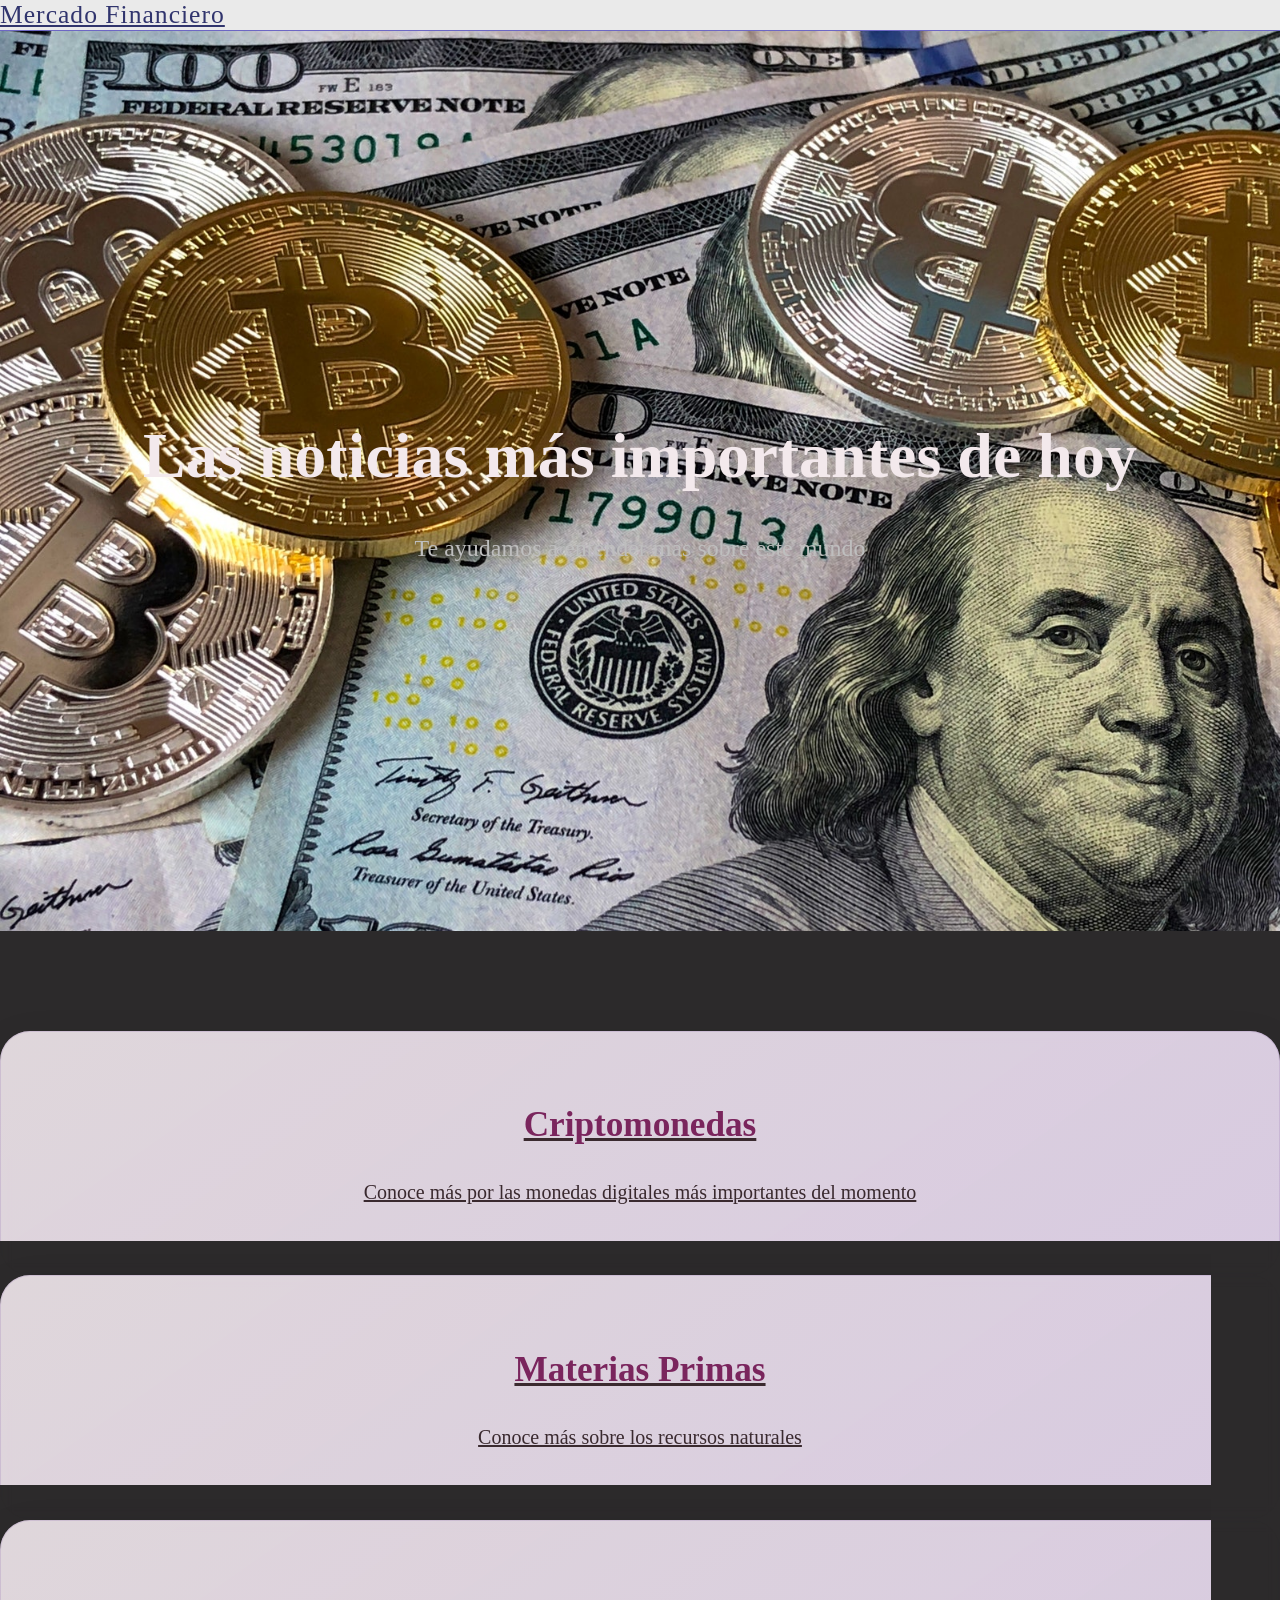
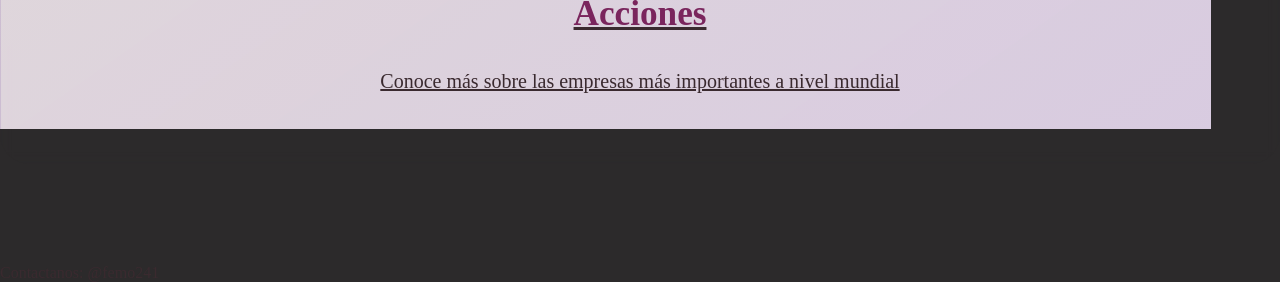
==== index.html @ a3c0918f "Add files via upload" ====
<!DOCTYPE html>
<html lang="es">
<head>
<meta charset="UTF-8">
<title>Mercado financiero</title>
<link rel="stylesheet" href="style.css">
</head>

<body>

<nav class="navbar navbar-expand-lg fixed-top">
  <div class="container">
    <a class="navbar-brand" href="index.html">Mercado Financiero</a>
  </div>
</nav>

<header class="hero">
  <div>
    <h1>Las noticias más importantes de hoy</h1>
    <p>Te ayudamos a entender más sobre este mundo</p>
  </div>
</header>

<section class="section container">
  <div class="row g-4">
    <div class="col-md-4">
      <a href="Criptomonedas.html" class="text-decoration-none">
        <div class="medieval-box">
          <h2>Criptomonedas</h2>
          <p>Conoce más por las monedas digitales más importantes del momento</p>
        </div>
      </a>
    </div>

    <div class="col-md-4">
      <a href="Materias Primas.html" class="text-decoration-none">
        <div class="medieval-box">
          <h2>Materias Primas</h2>
          <p>Conoce más sobre los recursos naturales</p>
        </div>
      </a>
    </div>

    <div class="col-md-4">
      <a href="Acciones.html" class="text-decoration-none">
        <div class="medieval-box">
          <h2>Acciones</h2>
          <p>Conoce más sobre las empresas más importantes a nivel mundial</p>
        </div>
      </a>
    </div>
  </div>
</section>

<footer>
  Contactanos: @femo241 
</footer>

</body>
</html>
---- style.css ----
body {
  margin: 0;
  background: hsl(330, 2%, 17%);
  font-family: 'Cormorant Garamond', serif;
  color: #3a2a2f;
  overflow-x: hidden;
}

.navbar {
  background: rgba(255, 255, 255, 0.9);
  backdrop-filter: blur(8px);
  border-bottom: 1px solid #6d67c4;
}

.navbar a {
  font-family: 'UnifrakturMaguntia', cursive;
  color: #30346d !important;
}

.navbar-brand {
  font-size: 1.6rem;
  letter-spacing: 1px;
}

.hero {
  background-image:
   url("fondo.jpg");

  background-size: cover;
  background-position: center;
  background-repeat: no-repeat;

  height: 100vh;
  width: 100%;

  display: flex;
  align-items: center;
  justify-content: center;
  text-align: center;
}

.hero h1 {
  font-family: 'UnifrakturMaguntia', cursive;
  color: #f3e9ec;
  font-size: 4rem;
}

.hero p {
  font-size: 1.5rem;
  color: #bebebe;
}

.after-hero {
  padding-top: 80px;
}

.section {
  padding: 100px 0;
}

.section a {
  color: inherit;
}

.medieval-box {
  position: relative;
  height: 100%;
  padding: 45px 35px;
  border-radius: 30px;

  background: linear-gradient(
    145deg,
    rgba(255, 245, 250, 0.85),
    rgba(235, 220, 245, 0.9)
  );

  box-shadow:
    0 15px 40px rgba(0,0,0,0.12),
    inset 0 0 0 1px rgba(150, 120, 180, 0.25);

  backdrop-filter: blur(6px);
  transition: all 0.6s ease;
  overflow: hidden;
}

.medieval-box:hover {
  transform: translateY(-12px) scale(1.03);
}

.medieval-box h2 {
  font-family: 'UnifrakturMaguntia', cursive;
  font-size: 2.2rem;
  color: #7a255d;
  text-align: center;
}

.medieval-box p {
  font-size: 1.25rem;
  line-height: 1.8;
  text-align: center;
}

.footer {
  padding: 60px 20px;
  text-align: center;
  opacity: 0.6;
  font-size: 1rem;
}
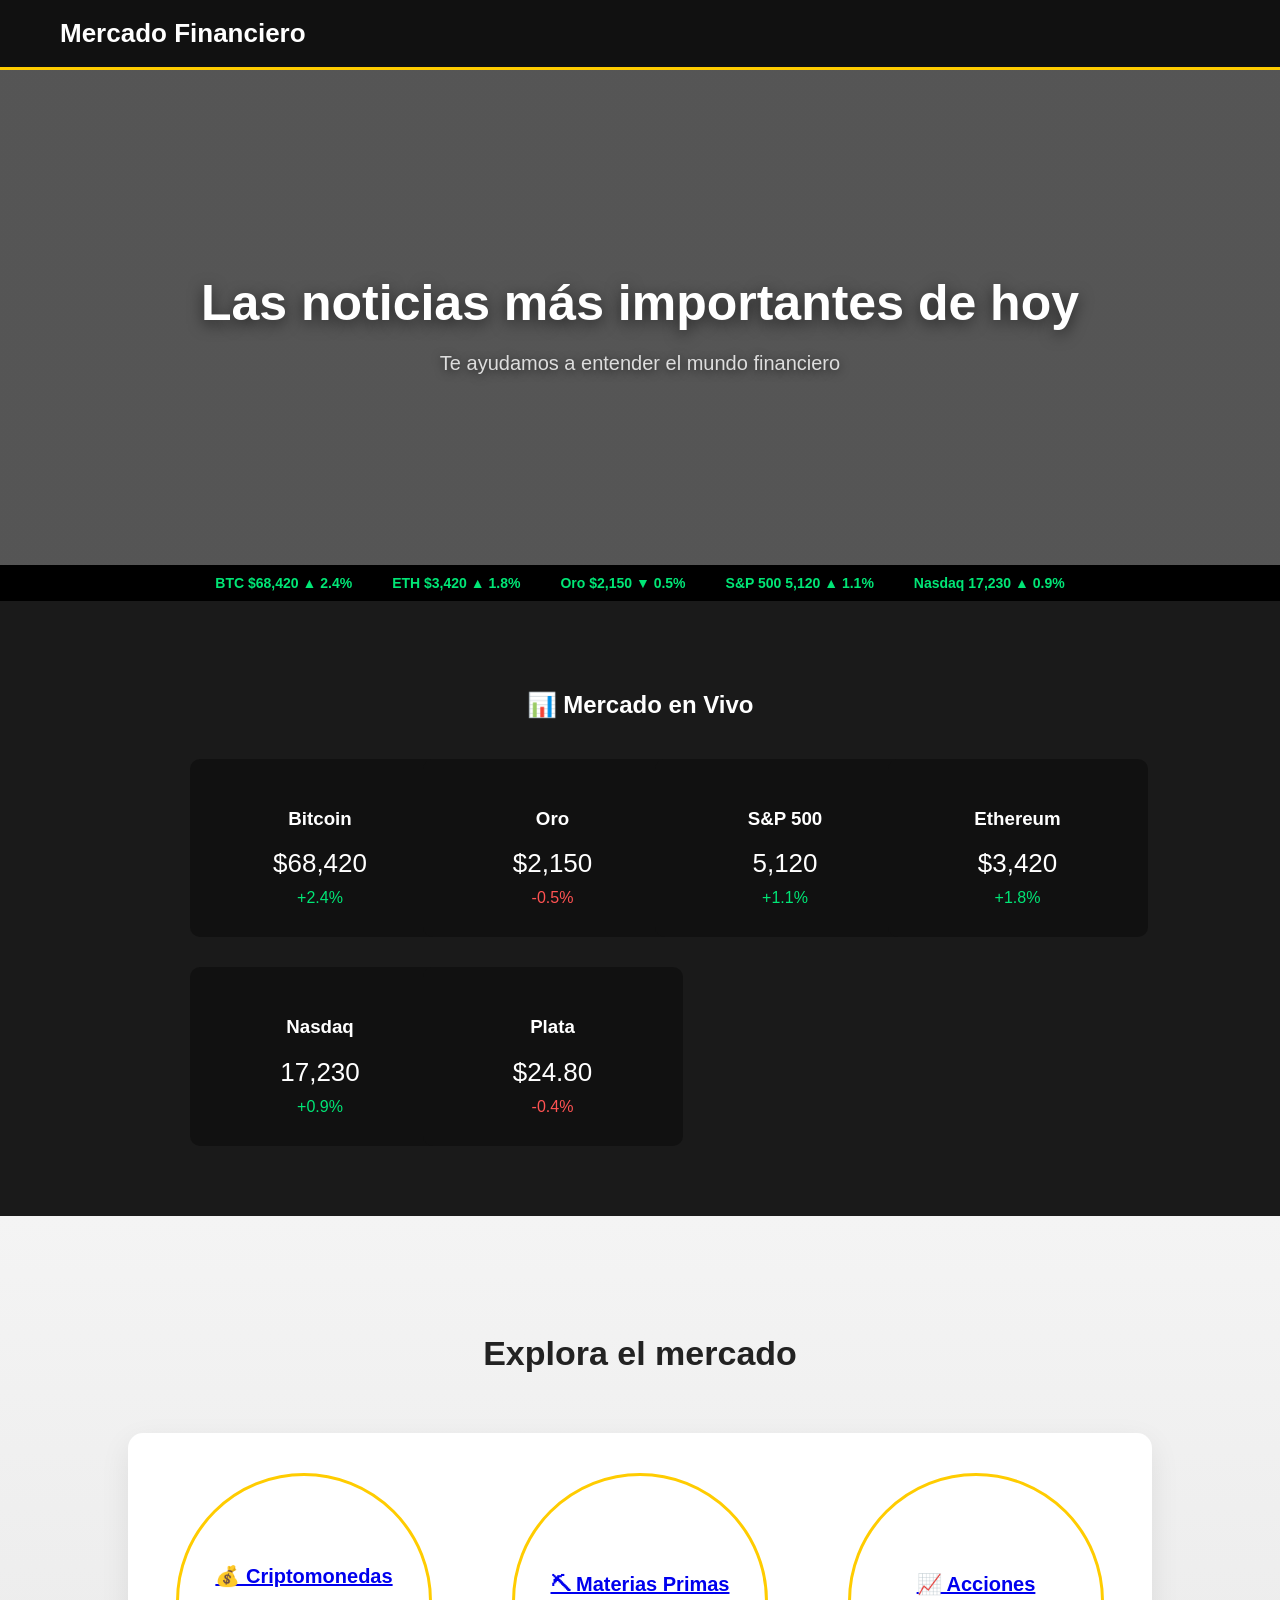
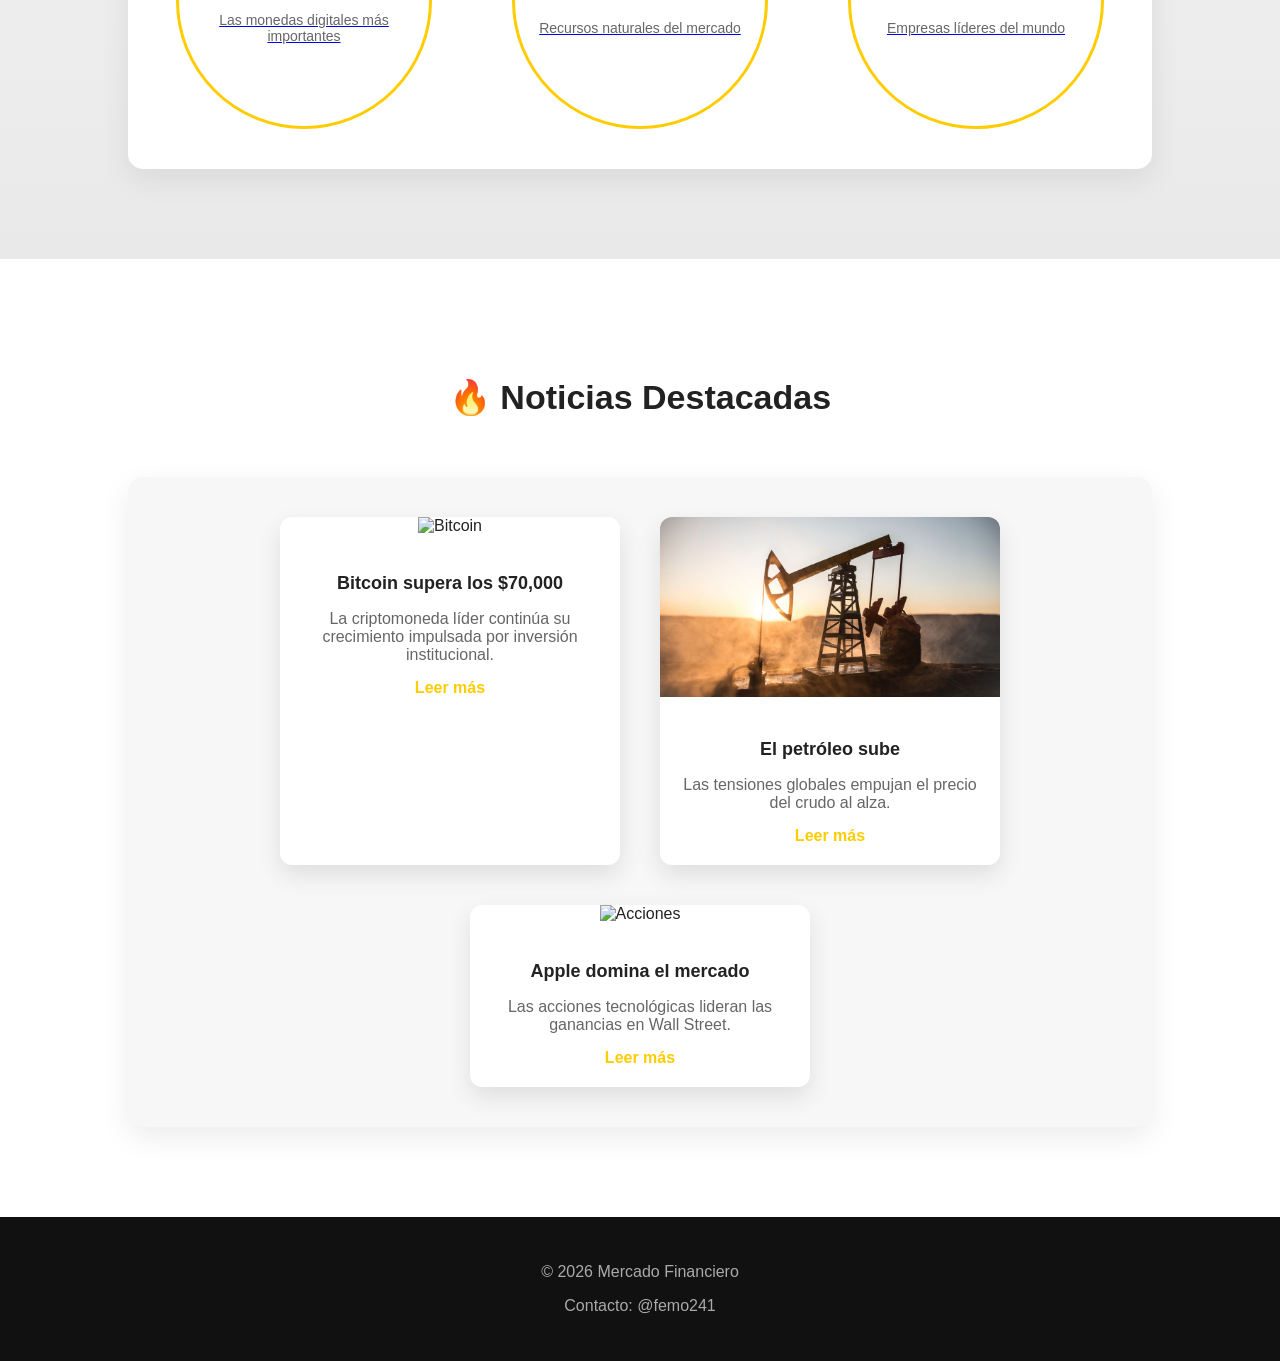
==== commit 1856c4aa: "Add files via upload" ====
--- a/index.html
+++ b/index.html
@@ -1,60 +1,174 @@
 <!DOCTYPE html>
 <html lang="es">
+
 <head>
 <meta charset="UTF-8">
-<title>Mercado financiero</title>
+<title>Mercado Financiero</title>
 <link rel="stylesheet" href="style.css">
 </head>
 
 <body>
 
-<nav class="navbar navbar-expand-lg fixed-top">
-  <div class="container">
-    <a class="navbar-brand" href="index.html">Mercado Financiero</a>
-  </div>
+<nav class="navbar">
+<a class="logo" href="#">Mercado Financiero</a>
 </nav>
 
+
 <header class="hero">
-  <div>
-    <h1>Las noticias más importantes de hoy</h1>
-    <p>Te ayudamos a entender más sobre este mundo</p>
-  </div>
+<div class="hero-text">
+<h1>Las noticias más importantes de hoy</h1>
+<p>Te ayudamos a entender el mundo financiero</p>
+</div>
 </header>
 
-<section class="section container">
-  <div class="row g-4">
-    <div class="col-md-4">
-      <a href="Criptomonedas.html" class="text-decoration-none">
-        <div class="medieval-box">
-          <h2>Criptomonedas</h2>
-          <p>Conoce más por las monedas digitales más importantes del momento</p>
-        </div>
-      </a>
-    </div>
+<div class="ticker">
+<span>BTC $68,420 ▲ 2.4%</span>
+<span>ETH $3,420 ▲ 1.8%</span>
+<span>Oro $2,150 ▼ 0.5%</span>
+<span>S&P 500 5,120 ▲ 1.1%</span>
+<span>Nasdaq 17,230 ▲ 0.9%</span>
+</div>
 
-    <div class="col-md-4">
-      <a href="Materias Primas.html" class="text-decoration-none">
-        <div class="medieval-box">
-          <h2>Materias Primas</h2>
-          <p>Conoce más sobre los recursos naturales</p>
-        </div>
-      </a>
-    </div>
 
-    <div class="col-md-4">
-      <a href="Acciones.html" class="text-decoration-none">
-        <div class="medieval-box">
-          <h2>Acciones</h2>
-          <p>Conoce más sobre las empresas más importantes a nivel mundial</p>
-        </div>
-      </a>
-    </div>
-  </div>
+<section class="market">
+
+<h2>📊 Mercado en Vivo</h2>
+
+<div class="market-row">
+
+<div class="market-box">
+<h3>Bitcoin</h3>
+<p>$68,420</p>
+<span class="up">+2.4%</span>
+</div>
+
+<div class="market-box">
+<h3>Oro</h3>
+<p>$2,150</p>
+<span class="down">-0.5%</span>
+</div>
+
+<div class="market-box">
+<h3>S&P 500</h3>
+<p>5,120</p>
+<span class="up">+1.1%</span>
+</div>
+
+<div class="market-box">
+<h3>Ethereum</h3>
+<p>$3,420</p>
+<span class="up">+1.8%</span>
+</div>
+
+<div class="market-box">
+<h3>Nasdaq</h3>
+<p>17,230</p>
+<span class="up">+0.9%</span>
+</div>
+
+<div class="market-box">
+<h3>Plata</h3>
+<p>$24.80</p>
+<span class="down">-0.4%</span>
+</div>
+
+</div>
+
 </section>
 
+
+<section class="categories">
+
+<h2>Explora el mercado</h2>
+
+<div class="row">
+
+<div class="item">
+<a href="Criptomonedas.html">
+<div class="circle">
+<h3>💰 Criptomonedas</h3>
+<p>Las monedas digitales más importantes</p>
+</div>
+</a>
+</div>
+
+<div class="item">
+<a href="materias-primas.html">
+<div class="circle">
+<h3>⛏ Materias Primas</h3>
+<p>Recursos naturales del mercado</p>
+</div>
+</a>
+</div>
+
+<div class="item">
+<a href="Acciones.html">
+<div class="circle">
+<h3>📈 Acciones</h3>
+<p>Empresas líderes del mundo</p>
+</div>
+</a>
+</div>
+
+</div>
+
+</section>
+
+
+<section class="news">
+
+<h2>🔥 Noticias Destacadas</h2>
+
+<div class="news-grid">
+
+<div class="news-card">
+
+<img src="https://images.unsplash.com/photo-1518546305927-5a555bb7020d" alt="Bitcoin">
+
+<div class="news-content">
+<h3>Bitcoin supera los $70,000</h3>
+<p>La criptomoneda líder continúa su crecimiento impulsada por inversión institucional.</p>
+<a href="#">Leer más</a>
+</div>
+
+</div>
+
+
+<div class="news-card">
+
+<img src="petroleo.jpg" alt="Petróleo">
+
+<div class="news-content">
+<h3>El petróleo sube</h3>
+<p>Las tensiones globales empujan el precio del crudo al alza.</p>
+<a href="#">Leer más</a>
+</div>
+
+</div>
+
+
+<div class="news-card">
+
+<img src="https://images.unsplash.com/photo-1569025743873-ea3a9ade89f9" alt="Acciones">
+
+<div class="news-content">
+<h3>Apple domina el mercado</h3>
+<p>Las acciones tecnológicas lideran las ganancias en Wall Street.</p>
+<a href="#">Leer más</a>
+</div>
+
+</div>
+
+</section>
+
+
 <footer>
-  Contactanos: @femo241 
+
+<p>© 2026 Mercado Financiero</p>
+<p>Contacto: @femo241</p>
+
 </footer>
+<script src="script.js"></script>
 
 </body>
-</html>
+</html>
--- a/style.css
+++ b/style.css
@@ -1,109 +1,701 @@
-body {
-  margin: 0;
-  background: hsl(330, 2%, 17%);
-  font-family: 'Cormorant Garamond', serif;
-  color: #3a2a2f;
-  overflow-x: hidden;
-}
-
-.navbar {
-  background: rgba(255, 255, 255, 0.9);
-  backdrop-filter: blur(8px);
-  border-bottom: 1px solid #6d67c4;
-}
-
-.navbar a {
-  font-family: 'UnifrakturMaguntia', cursive;
-  color: #30346d !important;
-}
-
-.navbar-brand {
-  font-size: 1.6rem;
-  letter-spacing: 1px;
-}
-
-.hero {
-  background-image:
-   url("fondo.jpg");
-
-  background-size: cover;
-  background-position: center;
-  background-repeat: no-repeat;
-
-  height: 100vh;
-  width: 100%;
-
+body{
+font-family:Arial, Helvetica, sans-serif;
+margin:0;
+background:#f4f4f4;
+color:#222;
+}
+
+
+
+.navbar{
+background:#111;
+padding:18px 60px;
+border-bottom:3px solid #ffcc00;
+}
+
+.logo{
+color:white;
+font-size:26px;
+font-weight:bold;
+text-decoration:none;
+}
+
+
+
+.hero{
+height:55vh;
+background:
+linear-gradient(rgba(0,0,0,0.65), rgba(0,0,0,0.65)),
+url("https://images.unsplash.com/photo-1559526324-4b87b5e36e44");
+background-size:cover;
+background-position:center;
+display:flex;
+justify-content:center;
+align-items:center;
+text-align:center;
+color:white;
+}
+
+.hero h1{
+font-size:50px;
+font-weight:bold;
+margin-bottom:15px;
+text-shadow:0 4px 15px rgba(0,0,0,0.6);
+}
+
+.hero p{
+font-size:20px;
+color:#ddd;
+text-shadow:0 2px 10px rgba(0,0,0,0.6);
+}
+
+.news-card,
+.circle,
+.market-box{
+opacity:0;
+transform:translateY(30px);
+transition:all 0.6s ease;
+}
+
+.show{
+opacity:1;
+transform:translateY(0);
+}
+
+.ticker{
+background:#000;
+color:#00e676;
+padding:10px;
+display:flex;
+justify-content:center;
+gap:40px;
+font-size:14px;
+font-weight:bold;
+}
+
+.market{
+padding:70px 10%;
+background:#1a1a1a;
+text-align:center;
+color:white;
+}
+
+.market h2{
+margin-bottom:40px;
+}
+
+.market-row{
+display:grid;
+grid-template-columns:repeat(auto-fit, minmax(200px,1fr));
+gap:30px;
+max-width:900px;
+margin:auto;
+}
+
+.market-box{
+background:#111;
+padding:30px;
+border-radius:10px;
+width:200px;
+}
+
+.market-box p{
+font-size:26px;
+margin:10px 0;
+}
+
+.up{
+color:#00e676;
+}
+
+.down{
+color:#ff5252;
+}
+
+
+
+.categories{
+padding:90px 10%;
+background:linear-gradient(to bottom,#f4f4f4,#e9e9e9);
+text-align:center;
+position:relative;
+}
+
+.categories h2{
+font-size:34px;
+margin-bottom:60px;
+color:#222;
+}
+
+.row{
+display:flex;
+justify-content:center;
+gap:80px;
+flex-wrap:wrap;
+max-width:1100px;
+margin:auto;
+padding:40px;
+background:white;
+border-radius:15px;
+box-shadow:0 10px 30px rgba(0,0,0,0.08);
+}
+
+.circle{
+width:210px;
+height:210px;
+border-radius:50%;
+border:3px solid #ffcc00;
+display:flex;
+flex-direction:column;
+justify-content:center;
+align-items:center;
+padding:20px;
+background:white;
+transition:0.3s;
+}
+
+.circle:hover{
+transform:translateY(-8px) scale(1.05);
+box-shadow:0 12px 30px rgba(0,0,0,0.15);
+border-color:#ffb700;
+}
+
+.circle h3{
+margin-bottom:10px;
+font-size:20px;
+}
+
+.circle p{
+font-size:14px;
+color:#666;
+}
+
+.news{
+padding:90px 10%;
+background:white;
+text-align:center;
+position:relative;
+}
+
+.news h2{
+font-size:34px;
+margin-bottom:60px;
+}
+
+.news-grid{
+display:flex;
+gap:40px;
+justify-content:center;
+flex-wrap:wrap;
+max-width:1100px;
+margin:auto;
+padding:40px;
+background:#f7f7f7;
+border-radius:15px;
+box-shadow:0 10px 30px rgba(0,0,0,0.08);
+}
+
+.news-card{
+background:white;
+width:340px;
+border-radius:12px;
+overflow:hidden;
+box-shadow:0 10px 25px rgba(0,0,0,0.1);
+transition:0.3s;
+}
+
+.news-card:hover{
+transform:translateY(-8px);
+}
+
+.news-card img{
+width:100%;
+height:180px;
+object-fit:cover;
+}
+
+.news-content{
+padding:20px;
+}
+
+.news-content h3{
+margin-bottom:10px;
+font-size:18px;
+}
+
+.news-content p{
+color:#666;
+margin-bottom:15px;
+}
+
+.news-content a{
+color:#ffcc00;
+font-weight:bold;
+text-decoration:none;
+}
+
+.news-card h3{
+margin-bottom:15px;
+font-size:18px;
+}
+
+.news-card p{
+color:#666;
+margin-bottom:15px;
+}
+
+.news-card a{
+color:#ffcc00;
+font-weight:bold;
+text-decoration:none;
+}
+
+.cap1 {
+  background: #f5f1f7;
+}
+
+.hero-cap1 {
+  height: 90vh;
+  background: url("img/hero1.jpg") center/cover;
   display: flex;
   align-items: center;
   justify-content: center;
-  text-align: center;
-}
-
-.hero h1 {
-  font-family: 'UnifrakturMaguntia', cursive;
-  color: #f3e9ec;
+}
+
+.hero-cap1 h1 {
   font-size: 4rem;
-}
-
-.hero p {
-  font-size: 1.5rem;
-  color: #bebebe;
-}
-
-.after-hero {
-  padding-top: 80px;
-}
-
-.section {
-  padding: 100px 0;
-}
-
-.section a {
-  color: inherit;
-}
-
-.medieval-box {
+  color: white;
+  letter-spacing: 4px;
+}
+
+.video-hero {
   position: relative;
+  height: 90vh;
+  overflow: hidden;
+}
+
+.video-hero video {
+  position: absolute;
+  inset: 0;
+  width: 100%;
   height: 100%;
-  padding: 45px 35px;
-  border-radius: 30px;
-
-  background: linear-gradient(
-    145deg,
-    rgba(255, 245, 250, 0.85),
-    rgba(235, 220, 245, 0.9)
-  );
-
-  box-shadow:
-    0 15px 40px rgba(0,0,0,0.12),
-    inset 0 0 0 1px rgba(150, 120, 180, 0.25);
-
-  backdrop-filter: blur(6px);
-  transition: all 0.6s ease;
-  overflow: hidden;
-}
-
-.medieval-box:hover {
-  transform: translateY(-12px) scale(1.03);
-}
-
-.medieval-box h2 {
-  font-family: 'UnifrakturMaguntia', cursive;
-  font-size: 2.2rem;
-  color: #7a255d;
-  text-align: center;
-}
-
-.medieval-box p {
-  font-size: 1.25rem;
-  line-height: 1.8;
-  text-align: center;
-}
-
-.footer {
-  padding: 60px 20px;
-  text-align: center;
-  opacity: 0.6;
-  font-size: 1rem;
-}
-
+  object-fit: cover;
+}
+
+.video-hero::after {
+  content: "";
+  position: absolute;
+  inset: 0;
+  background: rgba(0,0,0,0.35);
+}
+
+.video-hero h1 {
+  position: relative;
+  z-index: 2;
+  color: white;
+  font-size: 4rem;
+}
+
+.cap1-section {
+  display: flex;
+  gap: 60px;
+  padding: 120px 10%;
+  align-items: center;
+}
+
+.cap1-section.reverse {
+  flex-direction: row-reverse;
+}
+
+.cap1-section img {
+  width: 45%;
+  border-radius: 14px;
+}
+
+.cap1-section .text {
+  width: 55%;
+}
+
+.cap1-section h2 {
+  font-size: 2.5rem;
+}
+
+.cap1-section p {
+  font-size: 1.4rem;
+  line-height: 1.9;
+}
+
+footer{
+background:#111;
+color:#aaa;
+text-align:center;
+padding:30px;
+}
+
+body.criptomonedas .navbar {
+    background: rgba(17, 17, 17, 0.9);
+    padding: 18px 60px;
+    border-bottom: 3px solid #ffcc00;
+    position: fixed;
+    top: 0;
+    width: 100%;
+    z-index: 9999;
+}
+
+body.criptomonedas .navbar a {
+    color: white;
+    font-weight: bold;
+    text-decoration: none;
+}
+
+body.criptomonedas .hero-cap1 h1 {
+    position: absolute;
+    top: 50%;
+    left: 50%;
+    transform: translate(-50%, -50%);
+    font-size: 4rem;
+    color: white;
+    text-shadow: 0 4px 15px rgba(0,0,0,0.6);
+}
+
+body.criptomonedas .cap1-section,
+body.criptomonedas .cap1-section.reverse {
+    display: flex;
+    gap: 60px;
+    padding: 100px 10%;
+    align-items: center;
+    flex-wrap: wrap;
+    background: #f5f1f7;
+}
+
+body.criptomonedas .cap1-section img {
+    width: 45%;
+    max-width: 500px;
+    border-radius: 14px;
+    box-shadow: 0 10px 20px rgba(0,0,0,0.1);
+}
+
+body.criptomonedas .cap1-section .text {
+    width: 50%;
+    min-width: 280px;
+}
+
+body.criptomonedas .cap1-section h2 {
+    font-size: 2.5rem;
+    margin-bottom: 20px;
+}
+
+body.criptomonedas .cap1-section p {
+    font-size: 1.2rem;
+    line-height: 1.8;
+}
+
+body.criptomonedas .cap1-split {
+    display: flex;
+    gap: 40px;
+    padding: 80px 10%;
+    flex-wrap: wrap;
+    justify-content: center;
+    background: #fff;
+}
+
+body.criptomonedas .cap1-split div {
+    flex: 1 1 400px;
+}
+
+body.criptomonedas .cap1-gallery {
+    display: flex;
+    justify-content: center;
+    gap: 30px;
+    flex-wrap: wrap;
+    padding: 60px 10%;
+    background: #f5f1f7;
+}
+
+body.criptomonedas .cap1-gallery img {
+    width: 200px;
+    height: 200px;
+    object-fit: cover;
+    border-radius: 15px;
+    box-shadow: 0 10px 20px rgba(0,0,0,0.1);
+    transition: transform 0.3s;
+}
+
+body.criptomonedas .cap1-gallery img:hover {
+    transform: scale(1.05);
+}
+
+body.criptomonedas footer {
+    background: #111;
+    color: #aaa;
+    text-align: center;
+    padding: 30px;
+    font-size: 0.9rem;
+}
+
+body.criptomonedas footer p {
+    margin: 5px 0;
+}
+
+@media (max-width: 900px) {
+    body.criptomonedas .cap1-section {
+        flex-direction: column;
+        padding: 60px 5%;
+    }
+
+    body.criptomonedas .cap1-section img,
+    body.criptomonedas .cap1-section .text {
+        width: 100%;
+    }
+
+    body.criptomonedas .cap1-gallery img {
+        width: 150px;
+        height: 150px;
+    }
+
+    body.criptomonedas .hero-cap1 h1 {
+        font-size: 3rem;
+    }
+}
+
+body.acciones .navbar a {
+    color: white;
+    font-weight: bold;
+    text-decoration: none;
+}
+
+body.acciones .hero-cap1 h1 {
+    position: absolute;
+    top: 50%;
+    left: 50%;
+    transform: translate(-50%, -50%);
+    font-size: 4rem;
+    color: white;
+    text-shadow: 0 4px 15px rgba(0,0,0,0.6);
+}
+
+body.acciones .cap1-section,
+body.acciones .cap1-section.reverse {
+    display: flex;
+    gap: 60px;
+    padding: 100px 10%;
+    align-items: center;
+    flex-wrap: wrap;
+    background: #f5f1f7;
+}
+
+body.acciones .cap1-section img {
+    width: 45%;
+    max-width: 500px;
+    border-radius: 14px;
+    box-shadow: 0 10px 20px rgba(0,0,0,0.1);
+}
+
+body.acciones .cap1-section .text {
+    width: 50%;
+    min-width: 280px;
+}
+
+body.acciones .cap1-section h2 {
+    font-size: 2.5rem;
+    margin-bottom: 20px;
+}
+
+body.acciones .cap1-section p {
+    font-size: 1.2rem;
+    line-height: 1.8;
+}
+
+body.acciones .cap1-split {
+    display: flex;
+    gap: 40px;
+    padding: 80px 10%;
+    flex-wrap: wrap;
+    justify-content: center;
+    background: #fff;
+}
+
+body.acciones .cap1-split div {
+    flex: 1 1 400px;
+}
+
+body.acciones .cap1-gallery {
+    display: flex;
+    justify-content: center;
+    gap: 30px;
+    flex-wrap: wrap;
+    padding: 60px 10%;
+    background: #f5f1f7;
+}
+
+body.acciones .cap1-gallery img {
+    width: 200px;
+    height: 200px;
+    object-fit: cover;
+    border-radius: 15px;
+    box-shadow: 0 10px 20px rgba(0,0,0,0.1);
+    transition: transform 0.3s;
+}
+
+body.acciones .cap1-gallery img:hover {
+    transform: scale(1.05);
+}
+
+body.acciones footer {
+    background: #111;
+    color: #aaa;
+    text-align: center;
+    padding: 30px;
+    font-size: 0.9rem;
+}
+
+body.acciones footer p {
+    margin: 5px 0;
+}
+
+@media (max-width: 900px) {
+    body.acciones .cap1-section {
+        flex-direction: column;
+        padding: 60px 5%;
+    }
+
+    body.acciones .cap1-section img,
+    body.acciones .cap1-section .text {
+        width: 100%;
+    }
+
+    body.acciones .cap1-gallery img {
+        width: 150px;
+        height: 150px;
+    }
+
+    body.acciones .hero-cap1 h1 {
+        font-size: 3rem;
+    }
+}
+
+body.materias-primas .navbar {
+    background: rgba(17, 17, 17, 0.9);
+    padding: 18px 60px;
+    border-bottom: 3px solid #ffcc00;
+    position: fixed;
+    top: 0;
+    width: 100%;
+    z-index: 9999;
+}
+
+body.materias-primas .navbar a {
+    color: white;
+    font-weight: bold;
+    text-decoration: none;
+}
+
+body.materias-primas .hero-cap1 h1 {
+    position: absolute;
+    top: 50%;
+    left: 50%;
+    transform: translate(-50%, -50%);
+    font-size: 4rem;
+    color: white;
+    text-shadow: 0 4px 15px rgba(0,0,0,0.6);
+}
+
+body.materias-primas .cap1-section,
+body.materias-primas .cap1-section.reverse {
+    display: flex;
+    gap: 60px;
+    padding: 100px 10%;
+    align-items: center;
+    flex-wrap: wrap;
+    background: #f5f1f7;
+}
+
+body.materias-primas .cap1-section img {
+    width: 45%;
+    max-width: 500px;
+    border-radius: 14px;
+    box-shadow: 0 10px 20px rgba(0,0,0,0.1);
+}
+
+body.materias-primas .cap1-section .text {
+    width: 50%;
+    min-width: 280px;
+}
+
+body.materias-primas .cap1-section h2 {
+    font-size: 2.5rem;
+    margin-bottom: 20px;
+}
+
+body.materias-primas .cap1-section p {
+    font-size: 1.2rem;
+    line-height: 1.8;
+}
+
+body.materias-primas .cap1-split {
+    display: flex;
+    gap: 40px;
+    padding: 80px 10%;
+    flex-wrap: wrap;
+    justify-content: center;
+    background: #fff;
+}
+
+body.materias-primas .cap1-split div {
+    flex: 1 1 400px;
+}
+
+body.materias-primas .cap1-gallery {
+    display: flex;
+    justify-content: center;
+    gap: 30px;
+    flex-wrap: wrap;
+    padding: 60px 10%;
+    background: #f5f1f7;
+}
+
+body.materias-primas .cap1-gallery img {
+    width: 200px;
+    height: 200px;
+    object-fit: cover;
+    border-radius: 15px;
+    box-shadow: 0 10px 20px rgba(0,0,0,0.1);
+    transition: transform 0.3s;
+}
+
+body.materias-primas .cap1-gallery img:hover {
+    transform: scale(1.05);
+}
+
+body.materias-primas footer {
+    background: #111;
+    color: #aaa;
+    text-align: center;
+    padding: 30px;
+    font-size: 0.9rem;
+}
+
+body.materias-primas footer p {
+    margin: 5px 0;
+}
+
+@media (max-width: 900px) {
+    body.materias-primas .cap1-section {
+        flex-direction: column;
+        padding: 60px 5%;
+    }
+
+    body.materias-primas .cap1-section img,
+    body.materias-primas .cap1-section .text {
+        width: 100%;
+    }
+
+    body.materias-primas .cap1-gallery img {
+        width: 150px;
+        height: 150px;
+    }
+
+    body.materias-primas .hero-cap1 h1 {
+        font-size: 3rem;
+    }
+}
